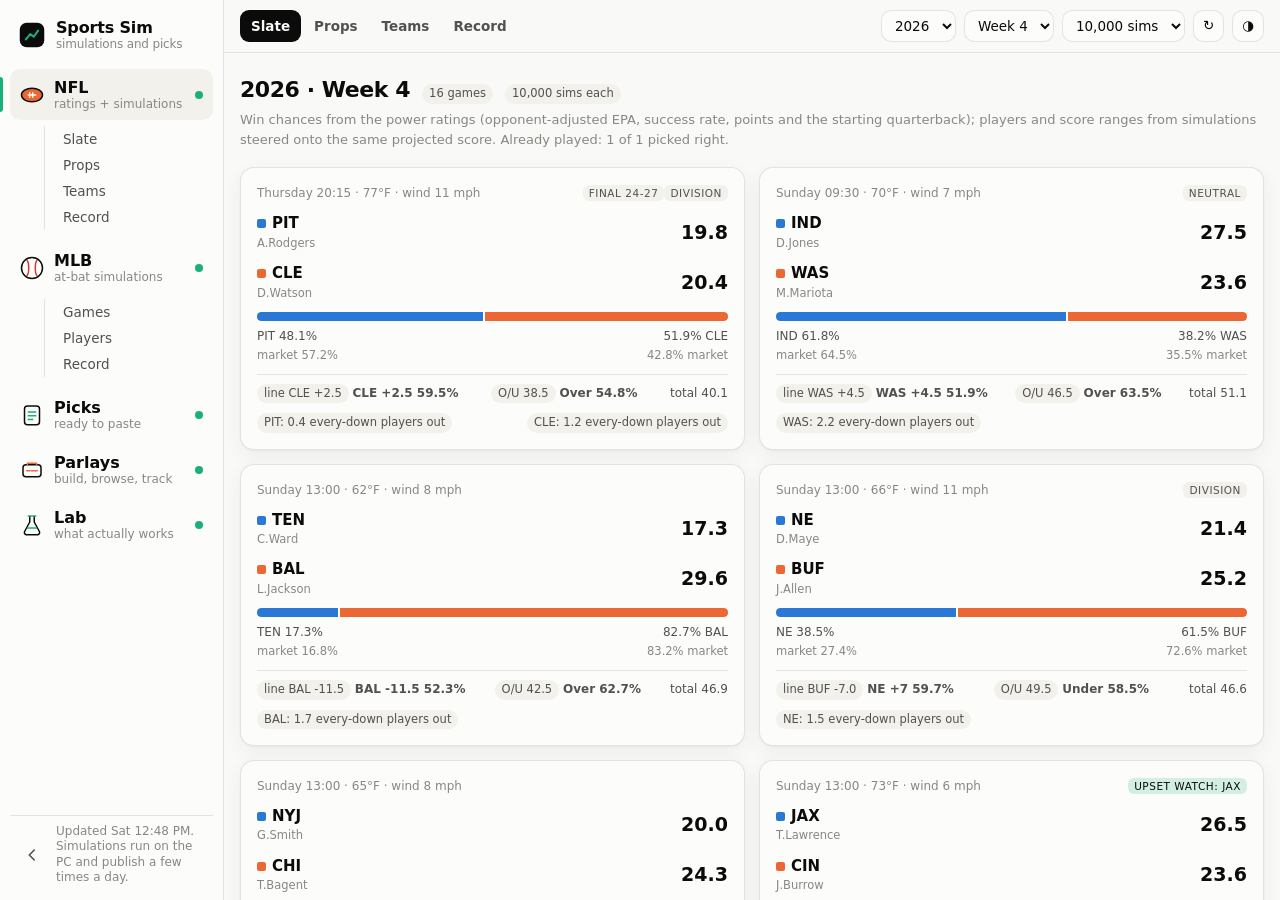
==== index.html @ 82ecc82f "Publish 2026-10-03 12:48" ====
<!doctype html>
<html lang="en">
<head>
<meta charset="utf-8">
<meta name="viewport" content="width=device-width, initial-scale=1, viewport-fit=cover">
<title>Sports Sim</title>
<link rel="icon" href="data:image/svg+xml,%3Csvg xmlns='http://www.w3.org/2000/svg' viewBox='0 0 32 32'%3E%3Crect x='2' y='2' width='28' height='28' rx='8' fill='%230b0b0b'/%3E%3Cpath d='M9 21l5-6 4 3 5-7' fill='none' stroke='%231baf7a' stroke-width='2.4' stroke-linecap='round' stroke-linejoin='round'/%3E%3C/svg%3E">
<style>
:root {
  color-scheme: light;
  --page: #f9f9f7;
  --surface: #fcfcfb;
  --surface-2: #f2f1ec;
  --ink: #0b0b0b;
  --ink-2: #52514e;
  --muted: #898781;
  --border: rgba(11, 11, 11, 0.10);
  --home: #eb6834;
  --accent: #1baf7a;
  --critical: #d03b3b;
  --active: rgba(11, 11, 11, 0.06);
  --nav-w: 224px;
  font-family: system-ui, -apple-system, "Segoe UI", sans-serif;
}
@media (prefers-color-scheme: dark) {
  :root:not([data-theme="light"]) {
    color-scheme: dark;
    --page: #0d0d0d;
    --surface: #1a1a19;
    --surface-2: #242422;
    --ink: #ffffff;
    --ink-2: #c3c2b7;
    --muted: #898781;
    --border: rgba(255, 255, 255, 0.10);
    --home: #d95926;
    --accent: #199e70;
    --active: rgba(255, 255, 255, 0.08);
  }
}
:root[data-theme="dark"] {
  color-scheme: dark;
  --page: #0d0d0d;
  --surface: #1a1a19;
  --surface-2: #242422;
  --ink: #ffffff;
  --ink-2: #c3c2b7;
  --muted: #898781;
  --border: rgba(255, 255, 255, 0.10);
  --home: #d95926;
  --accent: #199e70;
  --active: rgba(255, 255, 255, 0.08);
}
* { box-sizing: border-box; }
html, body { height: 100%; margin: 0; }
body {
  background: var(--page);
  color: var(--ink);
  display: grid;
  grid-template-columns: var(--nav-w) 1fr;
  transition: grid-template-columns 0.18s ease;
}
body.collapsed { --nav-w: 64px; }

/* ------------------------------------------------------------------ navigation pane */
.side {
  background: var(--surface);
  border-right: 1px solid var(--border);
  display: flex;
  flex-direction: column;
  gap: 4px;
  padding: 14px 10px;
  min-width: 0;
  overflow: hidden auto;
}
.brand {
  display: flex; align-items: center; gap: 10px;
  padding: 4px 8px 14px; font-weight: 650; letter-spacing: -0.01em; white-space: nowrap;
}
.brand svg { width: 28px; height: 28px; flex: none; }
.brand small { display: block; font-weight: 450; color: var(--muted); font-size: 12px; }
.sport {
  display: flex; align-items: center; gap: 10px; width: 100%;
  padding: 9px 10px; border: 0; border-radius: 10px; background: transparent;
  color: var(--ink); font: inherit; font-weight: 600; text-align: left; cursor: pointer; white-space: nowrap;
}
.sport { position: relative; }
.sport:hover { background: var(--active); }
.sport[aria-current="true"] { background: var(--surface-2); }
.sport[aria-current="true"]::before { content: ""; position: absolute; left: -10px; top: 8px; bottom: 8px; width: 3px;
  border-radius: 0 3px 3px 0; background: var(--accent); }
.sport svg { width: 24px; height: 24px; flex: none; }
.sport .label { flex: 1; min-width: 0; }
.sport .label small { display: block; font-weight: 450; color: var(--muted); font-size: 12px; overflow: hidden; text-overflow: ellipsis; }
.dot { width: 8px; height: 8px; border-radius: 50%; background: var(--muted); flex: none; }
.dot.up { background: var(--accent); }
.dot.starting { background: var(--home); animation: pulse 1.2s ease-in-out infinite; }
@keyframes pulse { 50% { opacity: 0.35; } }
.sections { display: flex; flex-direction: column; margin: 2px 0 8px 34px; padding-left: 8px; border-left: 1px solid var(--border); }
.sections a {
  color: var(--ink-2); text-decoration: none; font-size: 13.5px;
  padding: 5px 10px; border-radius: 8px; white-space: nowrap;
}
.sections a:hover { background: var(--active); color: var(--ink); }
.sections a[aria-current="true"] { color: var(--ink); font-weight: 600; }
.spacer { flex: 1; }
.foot { display: flex; align-items: center; gap: 6px; padding: 8px 4px 0; border-top: 1px solid var(--border); }
.iconbtn {
  border: 0; background: transparent; color: var(--ink-2); cursor: pointer;
  width: 36px; height: 36px; border-radius: 9px; display: grid; place-items: center; flex: none;
}
.iconbtn:hover { background: var(--active); color: var(--ink); }
.iconbtn svg { width: 18px; height: 18px; }
.foot .note { font-size: 12px; color: var(--muted); line-height: 1.3; }
body.collapsed .brand span, body.collapsed .label, body.collapsed .sections,
body.collapsed .foot .note { display: none; }
body.collapsed .sport { justify-content: center; padding: 9px 0; }
body.collapsed .sport .dot { position: relative; margin-left: -12px; margin-top: -18px; }
body.collapsed .brand { justify-content: center; padding-left: 0; padding-right: 0; }
body.collapsed .foot { justify-content: center; }
body.collapsed #collapse svg { transform: scaleX(-1); }

/* ------------------------------------------------------------------ content */
main { position: relative; min-width: 0; min-height: 0; }
iframe {
  position: absolute; inset: 0; width: 100%; height: 100%;
  border: 0; background: var(--page); visibility: hidden;
}
iframe.on { visibility: visible; }
.waiting {
  position: absolute; inset: 0; display: none; place-items: center; text-align: center; padding: 24px;
}
.waiting.on { display: grid; }
.waiting h2 { margin: 14px 0 6px; font-size: 18px; letter-spacing: -0.01em; }
.waiting p { margin: 0; color: var(--ink-2); max-width: 420px; line-height: 1.45; }
.spin {
  width: 34px; height: 34px; margin: 0 auto; border-radius: 50%;
  border: 3px solid var(--border); border-top-color: var(--ink); animation: turn 0.9s linear infinite;
}
@keyframes turn { to { transform: rotate(360deg); } }

/* ------------------------------------------------------------------ phones: a tab bar along the bottom */
@media (max-width: 720px) {
  body, body.collapsed { grid-template-columns: 1fr; grid-template-rows: 1fr auto; grid-template-areas: "main" "nav"; --nav-w: 100%; }
  main { grid-area: main; }
  .side { grid-area: nav; flex-direction: row; align-items: stretch; justify-content: space-around; gap: 2px;
          padding: 6px 6px calc(6px + env(safe-area-inset-bottom)); border-right: 0; border-top: 1px solid var(--border); overflow: hidden; }
  .brand, .sections, .spacer, .foot { display: none; }
  .sport { flex: 1 1 0; width: auto; flex-direction: column; justify-content: center; gap: 3px; padding: 6px 2px;
           font-size: 11.5px; text-align: center; }
  .sport .label { flex: none; }
  .sport .label small, .sport .dot { display: none; }
  .sport svg { width: 24px; height: 24px; }
  .sport[aria-current="true"]::before { left: 25%; right: 25%; top: -6px; bottom: auto; width: auto; height: 3px; border-radius: 0 0 3px 3px; }
  body.collapsed .label { display: block; }
  body.collapsed .sport { justify-content: center; padding: 6px 2px; }
}
@media (prefers-reduced-motion: reduce) {
  body { transition: none; }
  .dot.starting, .spin { animation: none; }
}
</style>
</head>
<body>
  <nav class="side" aria-label="Sports">
    <div class="brand">
      <svg viewBox="0 0 32 32" aria-hidden="true"><rect x="2" y="2" width="28" height="28" rx="8" fill="var(--ink)"/><path d="M9 21l5-6 4 3 5-7" fill="none" stroke="var(--accent)" stroke-width="2.4" stroke-linecap="round" stroke-linejoin="round"/></svg>
      <span>Sports Sim<small>simulations and picks</small></span>
    </div>

    <button class="sport" data-app="nfl" aria-current="false" title="NFL">
      <svg viewBox="0 0 32 32" aria-hidden="true"><ellipse cx="16" cy="16" rx="14" ry="9" fill="var(--home)" stroke="var(--ink)" stroke-width="2"/><path d="M11 16h10M13 13v6M17 13v6" stroke="var(--surface)" stroke-width="1.8" stroke-linecap="round"/></svg>
      <span class="label">NFL<small>ratings + simulations</small></span>
      <span class="dot" id="dot-nfl" title="Starting"></span>
    </button>
    <div class="sections" data-app="nfl">
      <a href="#nfl/" data-hash="#/">Slate</a>
      <a href="#nfl/props" data-hash="#/props">Props</a>
      <a href="#nfl/teams" data-hash="#/teams">Teams</a>
      <a href="#nfl/record" data-hash="#/record">Record</a>
    </div>

    <button class="sport" data-app="mlb" aria-current="false" title="MLB">
      <svg viewBox="0 0 32 32" aria-hidden="true"><circle cx="16" cy="16" r="14" fill="var(--surface)" stroke="var(--ink)" stroke-width="2"/><path d="M9 5.5c3.5 3 3.5 18 0 21M23 5.5c-3.5 3-3.5 18 0 21" fill="none" stroke="#d03b3b" stroke-width="2"/></svg>
      <span class="label">MLB<small>at-bat simulations</small></span>
      <span class="dot" id="dot-mlb" title="Starting"></span>
    </button>
    <div class="sections" data-app="mlb">
      <a href="#mlb/" data-hash="#/">Games</a>
      <a href="#mlb/players" data-hash="players">Players</a>
      <a href="#mlb/record" data-hash="#/record">Record</a>
    </div>

    <button class="sport" data-app="picks" aria-current="false" title="Picks">
      <svg viewBox="0 0 32 32" aria-hidden="true"><rect x="6" y="4" width="20" height="25" rx="4" fill="var(--surface)" stroke="var(--ink)" stroke-width="2"/><path d="M11 12h10M11 17h10M11 22h6" stroke="var(--accent)" stroke-width="2" stroke-linecap="round"/></svg>
      <span class="label">Picks<small>ready to paste</small></span>
      <span class="dot up" id="dot-picks" title="Ready"></span>
    </button>

    <button class="sport" data-app="parlays" aria-current="false" title="Parlays">
      <svg viewBox="0 0 32 32" aria-hidden="true"><rect x="4" y="9" width="24" height="16" rx="4" fill="var(--surface)" stroke="var(--ink)" stroke-width="2"/><path d="M10 9V7h12v2M9 17h4M15 17h8" stroke="var(--home)" stroke-width="2" stroke-linecap="round"/></svg>
      <span class="label">Parlays<small>build, browse, track</small></span>
      <span class="dot up" id="dot-parlays" title="Ready"></span>
    </button>

    <button class="sport" data-app="lab" aria-current="false" title="Lab">
      <svg viewBox="0 0 32 32" aria-hidden="true"><path d="M13 4v8L6 25a3 3 0 0 0 2.7 4h14.6A3 3 0 0 0 26 25l-7-13V4" fill="var(--surface)" stroke="var(--ink)" stroke-width="2" stroke-linejoin="round"/><path d="M11 4h10M10 20h12" stroke="var(--accent)" stroke-width="2" stroke-linecap="round"/></svg>
      <span class="label">Lab<small>what actually works</small></span>
      <span class="dot up" id="dot-lab" title="Ready"></span>
    </button>

    <span class="spacer"></span>
    <div class="foot">
      <button class="iconbtn" id="collapse" aria-label="Collapse the navigation pane" title="Collapse">
        <svg viewBox="0 0 20 20" aria-hidden="true"><path d="M12.5 4.5L7 10l5.5 5.5" fill="none" stroke="currentColor" stroke-width="1.8" stroke-linecap="round" stroke-linejoin="round"/></svg>
      </button>
      <span class="note" id="note">Both dashboards run while the launcher window is open.</span>
    </div>
  </nav>

  <main>
    <iframe id="frame-lab" title="Lab"></iframe>
    <iframe id="frame-nfl" title="NFL dashboard"></iframe>
    <iframe id="frame-mlb" title="MLB dashboard"></iframe>
    <iframe id="frame-picks" title="Picks"></iframe>
    <iframe id="frame-parlays" title="Parlay builder"></iframe>
    <div class="waiting" id="waiting" role="status" aria-live="polite">
      <div>
        <div class="spin"></div>
        <h2 id="waiting-title">Starting the dashboard</h2>
        <p id="waiting-text">The first start loads a few seasons of stats, which takes up to a minute.</p>
      </div>
    </div>
  </main>

<script>
(() => {
  // On the PC, hub.py answers /status and each sport runs its own server; on the published copy
  // (GitHub Pages) there is no /status, and each sport is a folder beside this page.
  const NAMES = { nfl: 'NFL', mlb: 'MLB', picks: 'Picks', parlays: 'Parlays', lab: 'Lab' };
  const PAGES = { picks: 'picks.html', parlays: 'parlays.html', lab: 'lab.html' };   // served by this page's own server
  const WAIT_TEXT = {
    nfl: 'Building the power ratings and this week\'s games. The first start downloads play-by-play, which can take a minute.',
    mlb: 'Loading three seasons of player stats and Statcast data. The first start of the day takes up to a minute.',
  };
  const status = { nfl: { up: false, port: null }, mlb: { up: false, port: null }, picks: { up: true },
                   parlays: { up: true }, lab: { up: true } };
  const loaded = { nfl: false, mlb: false, picks: false, parlays: false, lab: false };
  let published = false;
  const store = {
    get(k) { try { return localStorage.getItem(k); } catch (e) { return null; } },
    set(k, v) { try { localStorage.setItem(k, v); } catch (e) { /* private window */ } },
  };
  let active = null;

  const today = () => {
    const d = new Date();
    return `${d.getFullYear()}-${String(d.getMonth() + 1).padStart(2, '0')}-${String(d.getDate()).padStart(2, '0')}`;
  };
  const base = app => {
    if (PAGES[app]) return PAGES[app];
    if (published) return `${app}/`;
    return `${location.protocol}//${location.hostname}:${status[app].port}/`;
  };
  const frame = app => document.getElementById(`frame-${app}`);

  function sectionHash(app, raw) {
    if (app === 'mlb' && raw === 'players') return `#/p/${today()}`;
    return raw || '#/';
  }

  function load(app, hash) {
    if (!status[app].up) return;
    const f = frame(app);
    const url = base(app) + (PAGES[app] ? '' : (hash || '#/'));
    if (!loaded[app] || (hash && !PAGES[app])) {
      f.src = url;           // for a new hash on the same page the app routes without reloading
      loaded[app] = true;
    }
  }

  function render() {
    for (const app of Object.keys(NAMES)) {
      document.querySelector(`.sport[data-app="${app}"]`).setAttribute('aria-current', String(app === active));
      frame(app).classList.toggle('on', app === active && status[app].up);
      if (PAGES[app]) continue;
      const dot = document.getElementById(`dot-${app}`);
      dot.className = 'dot ' + (status[app].up ? 'up' : 'starting');
      dot.title = published ? (status[app].updated ? `Updated ${status[app].updated}` : 'Published')
                            : (status[app].up ? 'Running' : 'Starting');
    }
    const waiting = !status[active].up;
    document.getElementById('waiting').classList.toggle('on', waiting);
    if (waiting) {
      document.getElementById('waiting-title').textContent = `Starting the ${NAMES[active]} dashboard`;
      document.getElementById('waiting-text').textContent = WAIT_TEXT[active] || '';
    }
    document.title = `${NAMES[active]} · Sports Sim`;
  }

  function show(app, hash) {
    active = app;
    store.set('hub.sport', app);
    if (location.hash.split('/')[0] !== `#${app}`) history.replaceState(null, '', `#${app}`);
    load(app, hash);
    render();
  }

  function markSection(link) {
    document.querySelectorAll('.sections a').forEach(a => a.setAttribute('aria-current', String(a === link)));
  }

  document.querySelectorAll('.sport').forEach(btn =>
    btn.addEventListener('click', () => { markSection(null); show(btn.dataset.app); }));
  document.querySelectorAll('.sections a').forEach(a =>
    a.addEventListener('click', e => {
      e.preventDefault();
      const app = a.closest('.sections').dataset.app;
      markSection(a);
      show(app, sectionHash(app, a.dataset.hash));
    }));

  const collapseBtn = document.getElementById('collapse');
  const setCollapsed = on => {
    document.body.classList.toggle('collapsed', on);
    collapseBtn.setAttribute('aria-label', on ? 'Expand the navigation pane' : 'Collapse the navigation pane');
    collapseBtn.title = on ? 'Expand' : 'Collapse';
    store.set('hub.collapsed', on ? '1' : '0');
  };
  collapseBtn.addEventListener('click', () => setCollapsed(!document.body.classList.contains('collapsed')));
  setCollapsed(store.get('hub.collapsed') === '1');

  const fmt = iso => new Date(iso).toLocaleString([], { weekday: 'short', hour: 'numeric', minute: '2-digit' });

  async function goPublished() {
    published = true;
    status.nfl = { up: true };
    status.mlb = { up: true };
    const times = [];
    for (const app of ['nfl', 'mlb']) {
      try {
        const m = await (await fetch(`${app}/data/meta.json`, { cache: 'no-cache' })).json();
        status[app].updated = fmt(m.generated);
        times.push(m.generated);
      } catch (e) { /* the page still works without the time */ }
    }
    const newest = times.sort().pop();
    document.getElementById('note').textContent = newest
      ? `Updated ${fmt(newest)}. Simulations run on the PC and publish a few times a day.`
      : 'Simulations run on the PC and publish a few times a day.';
    load(active);
    render();
  }

  async function poll() {
    let allUp = false;
    let r = null;
    try { r = await fetch('status', { cache: 'no-store' }); } catch (e) { r = null; }
    // A server with no /status is the published copy (GitHub Pages, or site/ served locally).
    if (r && r.status === 404 && !published) return goPublished();
    try {
      if (!r || !r.ok) throw new Error('no status');
      const s = await r.json();
      for (const app of ['nfl', 'mlb']) {
        const wasUp = status[app].up;
        status[app] = s[app];
        if (!status[app].up) loaded[app] = false;
        // The sport on screen loads as soon as its dashboard answers; the other waits until it
        // is first opened (each page starts simulating as it loads), then stays loaded.
        if (status[app].up && !wasUp && app === active) load(app);
      }
      allUp = status.nfl.up && status.mlb.up;
    } catch (e) {
      status.nfl.up = status.mlb.up = false;
    }
    if (PAGES[active]) load(active);
    render();
    setTimeout(poll, allUp ? 15000 : 1500);
  }

  const fromHash = location.hash.replace(/^#/, '').split('/')[0];
  active = NAMES[fromHash] ? fromHash : (NAMES[store.get('hub.sport')] ? store.get('hub.sport') : 'nfl');
  render();
  poll();
})();
</script>
</body>
</html>
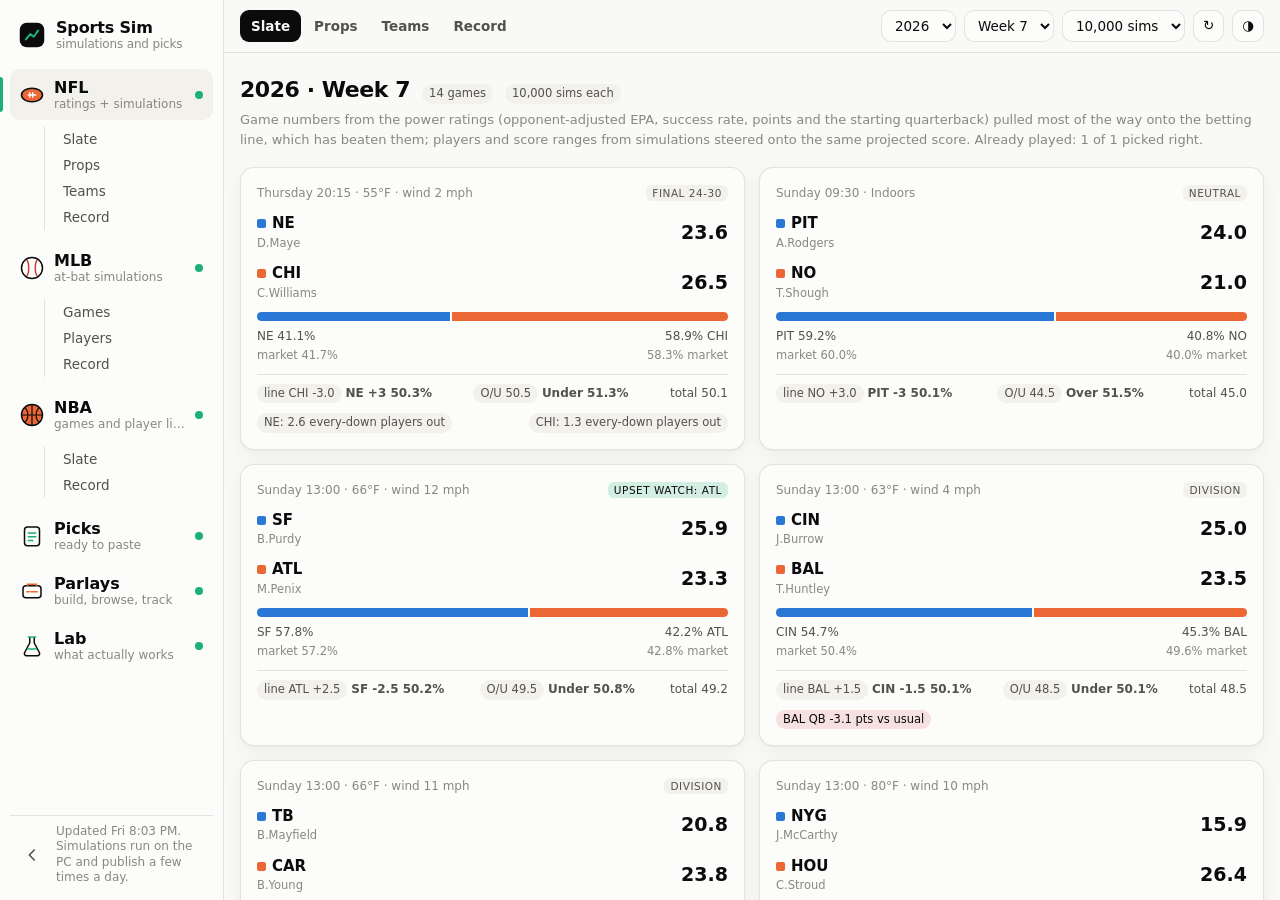
==== commit 43890f74: "Publish 2026-10-23 20:03" ====
--- a/index.html
+++ b/index.html
@@ -83,7 +83,7 @@
   padding: 9px 10px; border: 0; border-radius: 10px; background: transparent;
   color: var(--ink); font: inherit; font-weight: 600; text-align: left; cursor: pointer; white-space: nowrap;
 }
-.sport { position: relative; }
+.sport { position: relative; transition: background .18s ease; }
 .sport:hover { background: var(--active); }
 .sport[aria-current="true"] { background: var(--surface-2); }
 .sport[aria-current="true"]::before { content: ""; position: absolute; left: -10px; top: 8px; bottom: 8px; width: 3px;
@@ -93,12 +93,17 @@
 .sport .label small { display: block; font-weight: 450; color: var(--muted); font-size: 12px; overflow: hidden; text-overflow: ellipsis; }
 .dot { width: 8px; height: 8px; border-radius: 50%; background: var(--muted); flex: none; }
 .dot.up { background: var(--accent); }
+/* How many legs are in the slip, beside the Parlays tab. */
+.count { min-width: 19px; height: 19px; padding: 0 5px; border-radius: 10px; background: var(--home); color: #fff;
+  font-size: 11px; font-weight: 700; display: inline-grid; place-items: center; flex: none; }
+.count[hidden] { display: none; }
+body.collapsed .sport .count { position: absolute; top: 2px; right: 6px; }
 .dot.starting { background: var(--home); animation: pulse 1.2s ease-in-out infinite; }
 @keyframes pulse { 50% { opacity: 0.35; } }
 .sections { display: flex; flex-direction: column; margin: 2px 0 8px 34px; padding-left: 8px; border-left: 1px solid var(--border); }
 .sections a {
   color: var(--ink-2); text-decoration: none; font-size: 13.5px;
-  padding: 5px 10px; border-radius: 8px; white-space: nowrap;
+  padding: 5px 10px; border-radius: 8px; white-space: nowrap; transition: background .18s ease, color .18s ease;
 }
 .sections a:hover { background: var(--active); color: var(--ink); }
 .sections a[aria-current="true"] { color: var(--ink); font-weight: 600; }
@@ -123,9 +128,10 @@
 main { position: relative; min-width: 0; min-height: 0; }
 iframe {
   position: absolute; inset: 0; width: 100%; height: 100%;
-  border: 0; background: var(--page); visibility: hidden;
-}
-iframe.on { visibility: visible; }
+  border: 0; background: var(--page); visibility: hidden; opacity: 0;
+  transition: opacity .24s ease, visibility 0s linear .24s;
+}
+iframe.on { visibility: visible; opacity: 1; transition-delay: 0s; }
 .waiting {
   position: absolute; inset: 0; display: none; place-items: center; text-align: center; padding: 24px;
 }
@@ -157,6 +163,7 @@
 @media (prefers-reduced-motion: reduce) {
   body { transition: none; }
   .dot.starting, .spin { animation: none; }
+  iframe, .sport, .sections a { transition: none; }
 }
 </style>
 </head>
@@ -190,6 +197,16 @@
       <a href="#mlb/record" data-hash="#/record">Record</a>
     </div>
 
+    <button class="sport" data-app="nba" aria-current="false" title="NBA">
+      <svg viewBox="0 0 32 32" aria-hidden="true"><circle cx="16" cy="16" r="14" fill="var(--home)" stroke="var(--ink)" stroke-width="2"/><path d="M2 16h28M16 2v28M6 6c6 4 6 16 0 20M26 6c-6 4-6 16 0 20" fill="none" stroke="var(--ink)" stroke-width="1.6"/></svg>
+      <span class="label">NBA<small>games and player lines</small></span>
+      <span class="dot up" id="dot-nba" title="Ready"></span>
+    </button>
+    <div class="sections" data-app="nba">
+      <a href="#nba/" data-hash="#/">Slate</a>
+      <a href="#nba/record" data-hash="#/record">Record</a>
+    </div>
+
     <button class="sport" data-app="picks" aria-current="false" title="Picks">
       <svg viewBox="0 0 32 32" aria-hidden="true"><rect x="6" y="4" width="20" height="25" rx="4" fill="var(--surface)" stroke="var(--ink)" stroke-width="2"/><path d="M11 12h10M11 17h10M11 22h6" stroke="var(--accent)" stroke-width="2" stroke-linecap="round"/></svg>
       <span class="label">Picks<small>ready to paste</small></span>
@@ -199,6 +216,7 @@
     <button class="sport" data-app="parlays" aria-current="false" title="Parlays">
       <svg viewBox="0 0 32 32" aria-hidden="true"><rect x="4" y="9" width="24" height="16" rx="4" fill="var(--surface)" stroke="var(--ink)" stroke-width="2"/><path d="M10 9V7h12v2M9 17h4M15 17h8" stroke="var(--home)" stroke-width="2" stroke-linecap="round"/></svg>
       <span class="label">Parlays<small>build, browse, track</small></span>
+      <span class="count" id="count-parlays" title="Legs in your slip" hidden></span>
       <span class="dot up" id="dot-parlays" title="Ready"></span>
     </button>
 
@@ -218,11 +236,12 @@
   </nav>
 
   <main>
-    <iframe id="frame-lab" title="Lab"></iframe>
-    <iframe id="frame-nfl" title="NFL dashboard"></iframe>
-    <iframe id="frame-mlb" title="MLB dashboard"></iframe>
-    <iframe id="frame-picks" title="Picks"></iframe>
-    <iframe id="frame-parlays" title="Parlay builder"></iframe>
+    <iframe id="frame-lab" title="Lab" allow="clipboard-write; web-share"></iframe>
+    <iframe id="frame-nfl" title="NFL dashboard" allow="clipboard-write; web-share"></iframe>
+    <iframe id="frame-mlb" title="MLB dashboard" allow="clipboard-write; web-share"></iframe>
+    <iframe id="frame-nba" title="NBA" allow="clipboard-write; web-share"></iframe>
+    <iframe id="frame-picks" title="Picks" allow="clipboard-write; web-share"></iframe>
+    <iframe id="frame-parlays" title="Parlay builder" allow="clipboard-write; web-share"></iframe>
     <div class="waiting" id="waiting" role="status" aria-live="polite">
       <div>
         <div class="spin"></div>
@@ -236,15 +255,15 @@
 (() => {
   // On the PC, hub.py answers /status and each sport runs its own server; on the published copy
   // (GitHub Pages) there is no /status, and each sport is a folder beside this page.
-  const NAMES = { nfl: 'NFL', mlb: 'MLB', picks: 'Picks', parlays: 'Parlays', lab: 'Lab' };
-  const PAGES = { picks: 'picks.html', parlays: 'parlays.html', lab: 'lab.html' };   // served by this page's own server
+  const NAMES = { nfl: 'NFL', mlb: 'MLB', nba: 'NBA', picks: 'Picks', parlays: 'Parlays', lab: 'Lab' };
+  const PAGES = { nba: 'nba.html?v=20261023200329', picks: 'picks.html?v=20261023200329', parlays: 'parlays.html?v=20261023200329', lab: 'lab.html?v=20261023200329' };   // served by this page's own server
   const WAIT_TEXT = {
     nfl: 'Building the power ratings and this week\'s games. The first start downloads play-by-play, which can take a minute.',
     mlb: 'Loading three seasons of player stats and Statcast data. The first start of the day takes up to a minute.',
   };
-  const status = { nfl: { up: false, port: null }, mlb: { up: false, port: null }, picks: { up: true },
+  const status = { nfl: { up: false, port: null }, mlb: { up: false, port: null }, nba: { up: true }, picks: { up: true },
                    parlays: { up: true }, lab: { up: true } };
-  const loaded = { nfl: false, mlb: false, picks: false, parlays: false, lab: false };
+  const loaded = { nfl: false, mlb: false, nba: false, picks: false, parlays: false, lab: false };
   let published = false;
   const store = {
     get(k) { try { return localStorage.getItem(k); } catch (e) { return null; } },
@@ -258,7 +277,7 @@
   };
   const base = app => {
     if (PAGES[app]) return PAGES[app];
-    if (published) return `${app}/`;
+    if (published) return `${app}/?v=20261023200329`;
     return `${location.protocol}//${location.hostname}:${status[app].port}/`;
   };
   const frame = app => document.getElementById(`frame-${app}`);
@@ -271,8 +290,14 @@
   function load(app, hash) {
     if (!status[app].up) return;
     const f = frame(app);
-    const url = base(app) + (PAGES[app] ? '' : (hash || '#/'));
-    if (!loaded[app] || (hash && !PAGES[app])) {
+    if (PAGES[app]) {
+      // A page of our own: a section is a hash, which the page routes on without reloading.
+      if (!loaded[app]) { f.src = base(app) + (hash || ''); loaded[app] = true; }
+      else if (hash) { try { f.contentWindow.location.hash = hash; } catch (e) { f.src = base(app) + hash; } }
+      return;
+    }
+    const url = base(app) + (hash || '#/');
+    if (!loaded[app] || hash) {
       f.src = url;           // for a new hash on the same page the app routes without reloading
       loaded[app] = true;
     }
@@ -377,6 +402,52 @@
     setTimeout(poll, allUp ? 15000 : 1500);
   }
 
+  // ---------------------------------------------------------------- the slip, shared between pages
+  // The Parlays page owns the slip. The dashboards' game pages (NFL, MLB, NBA) ask it for a game's legs and
+  // for legs to be put in, and the hub passes the messages between its frames: on the PC the dashboards are
+  // other origins and cannot reach the Parlays page any other way. It forwards only what one of its own
+  // frames sends, and the Parlays page does the rest.
+  let slipState = { sim: 'slip', op: 'state', count: 0, sigs: [] };
+  let parlaysReady = false;
+  const held = [];                                   // messages for the Parlays page until it has loaded
+  const win = app => { const f = frame(app); return f ? f.contentWindow : null; };
+  function wakeParlays() {
+    const f = frame('parlays');
+    if (!f.getAttribute('src')) { f.src = base('parlays'); loaded.parlays = true; }
+  }
+  function toParlays(msg) {
+    if (parlaysReady) win('parlays').postMessage(msg, '*');
+    else { held.push(msg); wakeParlays(); }
+  }
+  function paintCount() {
+    const n = slipState.count || 0;
+    const badge = document.getElementById('count-parlays');
+    badge.hidden = !n;
+    badge.textContent = String(n);
+  }
+  window.addEventListener('message', e => {
+    const m = e.data;
+    if (!m || m.sim !== 'slip') return;
+    const from = Object.keys(NAMES).find(a => win(a) === e.source);
+    if (!from) return;
+    if (from === 'parlays') {
+      if (m.op === 'ready') {
+        parlaysReady = true;
+        held.splice(0).forEach(x => win('parlays').postMessage(x, '*'));
+      } else if (m.op === 'state') {
+        slipState = m;
+        paintCount();
+        for (const a of Object.keys(NAMES)) if (a !== 'parlays' && win(a)) win(a).postMessage(m, '*');
+      } else if (m.from && win(m.from)) {
+        win(m.from).postMessage(m, '*');             // an answer, back to the page that asked
+      }
+      return;
+    }
+    if (m.op === 'open') { show('parlays'); toParlays({ sim: 'slip', op: 'show' }); }
+    else if (m.op === 'hello') { e.source.postMessage(slipState, '*'); wakeParlays(); }
+    else toParlays({ ...m, from });                  // a request for legs, or a leg to put in
+  });
+
   const fromHash = location.hash.replace(/^#/, '').split('/')[0];
   active = NAMES[fromHash] ? fromHash : (NAMES[store.get('hub.sport')] ? store.get('hub.sport') : 'nfl');
   render();
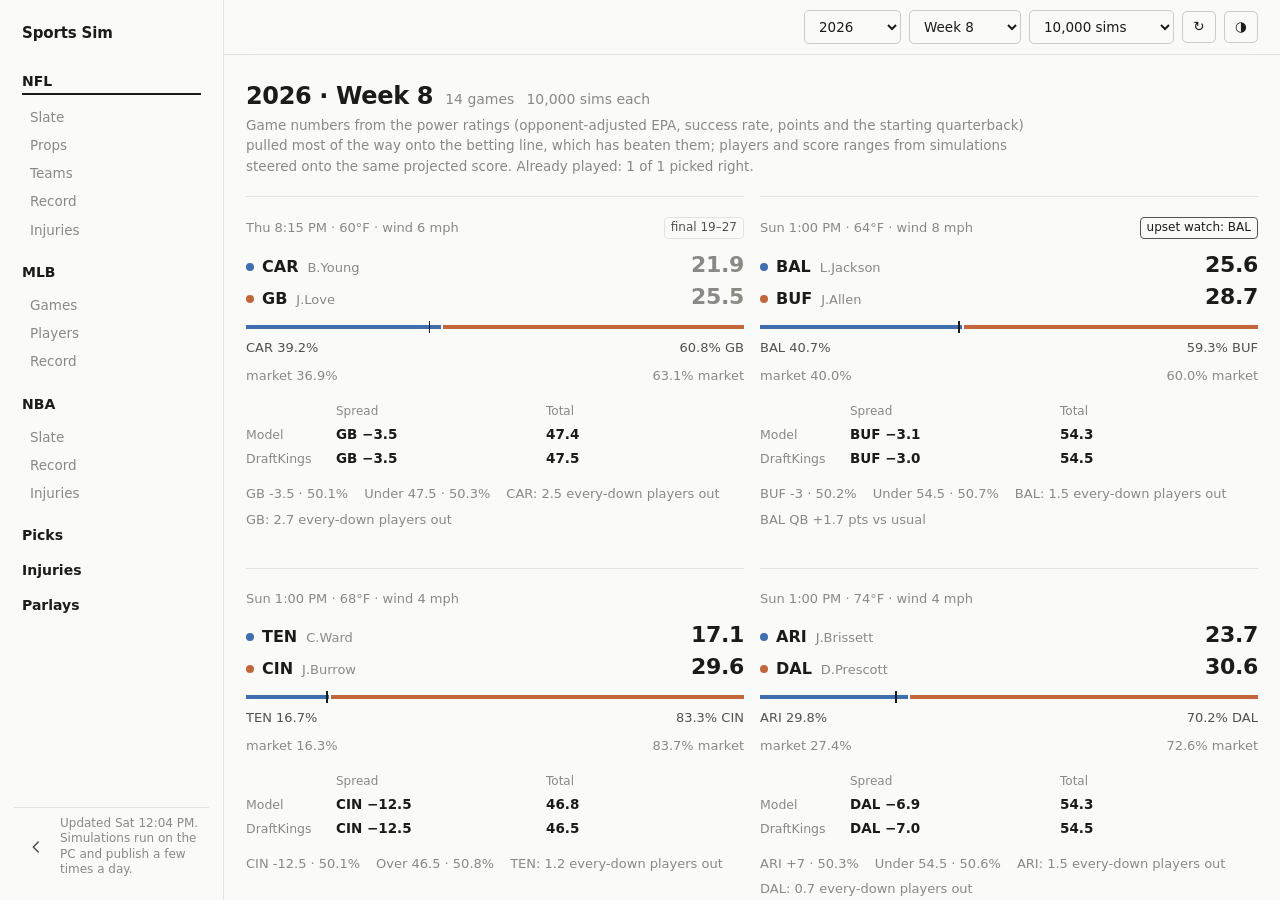
==== commit faf66e2b: "Publish 2026-10-31 12:04" ====
--- a/index.html
+++ b/index.html
@@ -97,6 +97,8 @@
 .count { min-width: 19px; height: 19px; padding: 0 5px; border-radius: 10px; background: var(--home); color: #fff;
   font-size: 11px; font-weight: 700; display: inline-grid; place-items: center; flex: none; }
 .count[hidden] { display: none; }
+/* A page kept behind the menu (the Lab): its button stays in the page, hidden, because the script looks every button up by name. */
+.sport[hidden] { display: none !important; }
 body.collapsed .sport .count { position: absolute; top: 2px; right: 6px; }
 .dot.starting { background: var(--home); animation: pulse 1.2s ease-in-out infinite; }
 @keyframes pulse { 50% { opacity: 0.35; } }
@@ -165,6 +167,306 @@
   .dot.starting, .spin { animation: none; }
   iframe, .sport, .sections a { transition: none; }
 }
+
+/* >>> calm layer: one quiet look for every page. Plain text where there was a pill, a hairline where there was a box, no colour that
+   is not data. (Source: sports_dashboard/calm_layer.css; python calm.py writes it at the end of each page's own styles.) */
+:root {
+  color-scheme: light;
+  --page: #fafaf8; --surface: #fafaf8; --surface-2: rgba(24, 24, 22, 0.05);
+  --ink: #1b1b19; --ink-2: #53524d; --muted: #8a8983;
+  --grid: rgba(24, 24, 22, 0.09); --axis: rgba(24, 24, 22, 0.22);
+  --border: rgba(24, 24, 22, 0.10); --border-2: rgba(24, 24, 22, 0.20); --hair: rgba(24, 24, 22, 0.10);
+  --shadow: none; --radius: 6px; --radius-sm: 5px;
+  --away: #3f6fae; --home: #c4663c; --accent: #1b1b19; --accent-soft: rgba(24, 24, 22, 0.06); --deemph: rgba(24, 24, 22, 0.2);
+  --good: #2c7a45; --good-text: #2c7a45; --good-soft: rgba(44, 122, 69, 0.10);
+  --bad: #b5453d; --critical: #b5453d; --bad-soft: rgba(181, 69, 61, 0.10);
+  --warn: #946310; --warn-soft: rgba(148, 99, 16, 0.12); --info: #3f6fae; --info-soft: rgba(63, 111, 174, 0.12);
+  --chip: rgba(24, 24, 22, 0.05); --btn-bg: #1b1b19; --btn-ink: #fafaf8; --active: rgba(24, 24, 22, 0.05);
+  font-family: ui-sans-serif, system-ui, -apple-system, "Segoe UI Variable Text", "Segoe UI", Roboto, "Helvetica Neue", sans-serif;
+}
+@media (prefers-color-scheme: dark) {
+  :root:not([data-theme="light"]) {
+    color-scheme: dark;
+    --page: #131312; --surface: #131312; --surface-2: rgba(255, 255, 255, 0.06);
+    --ink: #e8e7e3; --ink-2: #b1b0aa; --muted: #848379;
+    --grid: rgba(255, 255, 255, 0.08); --axis: rgba(255, 255, 255, 0.22);
+    --border: rgba(255, 255, 255, 0.10); --border-2: rgba(255, 255, 255, 0.20); --hair: rgba(255, 255, 255, 0.10);
+    --away: #6b9ddc; --home: #d9805a; --accent: #e8e7e3; --accent-soft: rgba(255, 255, 255, 0.08); --deemph: rgba(255, 255, 255, 0.2);
+    --good: #6dbd88; --good-text: #6dbd88; --good-soft: rgba(109, 189, 136, 0.13);
+    --bad: #e2837c; --critical: #e2837c; --bad-soft: rgba(226, 131, 124, 0.13);
+    --warn: #d8a850; --warn-soft: rgba(216, 168, 80, 0.14); --info: #6b9ddc; --info-soft: rgba(107, 157, 220, 0.14);
+    --chip: rgba(255, 255, 255, 0.07); --btn-bg: #e8e7e3; --btn-ink: #131312; --active: rgba(255, 255, 255, 0.07);
+  }
+}
+:root[data-theme="dark"] {
+  color-scheme: dark;
+  --page: #131312; --surface: #131312; --surface-2: rgba(255, 255, 255, 0.06);
+  --ink: #e8e7e3; --ink-2: #b1b0aa; --muted: #848379;
+  --grid: rgba(255, 255, 255, 0.08); --axis: rgba(255, 255, 255, 0.22);
+  --border: rgba(255, 255, 255, 0.10); --border-2: rgba(255, 255, 255, 0.20); --hair: rgba(255, 255, 255, 0.10);
+  --away: #6b9ddc; --home: #d9805a; --accent: #e8e7e3; --accent-soft: rgba(255, 255, 255, 0.08); --deemph: rgba(255, 255, 255, 0.2);
+  --good: #6dbd88; --good-text: #6dbd88; --good-soft: rgba(109, 189, 136, 0.13);
+  --bad: #e2837c; --critical: #e2837c; --bad-soft: rgba(226, 131, 124, 0.13);
+  --warn: #d8a850; --warn-soft: rgba(216, 168, 80, 0.14); --info: #6b9ddc; --info-soft: rgba(107, 157, 220, 0.14);
+  --chip: rgba(255, 255, 255, 0.07); --btn-bg: #e8e7e3; --btn-ink: #131312; --active: rgba(255, 255, 255, 0.07);
+}
+
+/* ---- page and type */
+html { scroll-behavior: auto; }
+body { background: var(--page); color: var(--ink); font-size: 15px; line-height: 1.5; letter-spacing: 0; text-rendering: auto; }
+body::before { display: none; }
+h1 { font-size: 24px; font-weight: 600; letter-spacing: -0.015em; line-height: 1.25; }
+h2 { font-size: 16px; font-weight: 600; letter-spacing: -0.005em; }
+h3, .cmp h3 { font-size: 13px; font-weight: 500; text-transform: none; letter-spacing: 0; color: var(--muted); }
+.sub, .meta, .lede, .hint, .stamp, .note, .foot, .legend { color: var(--muted); }
+:focus-visible { outline: 2px solid var(--ink); outline-offset: 2px; }
+main:focus-visible, #view:focus-visible, [tabindex="-1"]:focus-visible { outline: none; }
+::-webkit-scrollbar { width: 10px; height: 10px; }
+::-webkit-scrollbar-thumb { background: var(--border-2); border-radius: 5px; border: 2px solid var(--page); }
+::-webkit-scrollbar-track { background: transparent; }
+
+/* ---- containers: a hairline above, space around, no box */
+.card, .hero, section.filters, .list, .bonus-sum, .summary, .tk, .check, .parlay, .qb-line, .sb {
+  background: transparent; border: 0; border-radius: 0; box-shadow: none;
+}
+.card, .tk, .parlay { border-top: 1px solid var(--hair); }
+.card { padding: 22px 0 0; }
+.hero { border-top: 1px solid var(--hair); padding-top: 4px; }
+.hero > div { padding: 18px 22px 18px 0; }
+.hero > div + div { border-left: 1px solid var(--hair); padding-left: 22px; }
+section.filters { border-top: 1px solid var(--hair); border-bottom: 1px solid var(--hair); border-radius: 0; padding: 16px 0 18px; }
+.list { border-top: 1px solid var(--hair); border-radius: 0; }
+.check { border: 1px solid var(--hair); border-radius: 6px; }
+.sb { padding: 24px 0 8px; border-top: 1px solid var(--hair); }
+
+/* ---- plain text where there was a pill; an outline where a mark is needed */
+.pill, .tag, .badge, span.chip, .flag, .l5, .count-pill {
+  background: none; border: 1px solid var(--hair); border-radius: 4px; padding: 0 6px; font-size: 12px; font-weight: 500;
+  letter-spacing: 0; text-transform: none; color: var(--ink-2); line-height: 1.65;
+}
+.page-head .pill, .head .pill, .gc-chips .pill, .card header .pill, .batch-head .pill, .row-between .pill {
+  border: 0; padding: 0; color: var(--muted); font-size: 14px; font-weight: 400;
+}
+.pill.live { background: none; color: var(--muted); }
+.pill.live::before { display: none; }
+.pill.warn, .tag.warn { color: var(--warn); border-color: color-mix(in srgb, var(--warn) 45%, transparent); background: none; }
+.tag.live { color: var(--bad); border-color: color-mix(in srgb, var(--bad) 45%, transparent); background: none; }
+.tag.upset { color: var(--ink); border-color: var(--ink-2); background: none; }
+.chip.good, .l5.hot { color: var(--good-text); background: none; border-color: color-mix(in srgb, var(--good) 45%, transparent); }
+.chip.bad, .l5.cold, .flag { color: var(--bad); background: none; border-color: color-mix(in srgb, var(--bad) 45%, transparent); }
+.chip.warn { color: var(--warn); background: none; border-color: color-mix(in srgb, var(--warn) 45%, transparent); }
+.chip.info { color: var(--info); background: none; border-color: color-mix(in srgb, var(--info) 45%, transparent); }
+.state, .record { background: none; border: 1px solid var(--hair); border-radius: 4px; font-size: 12px; font-weight: 600; letter-spacing: 0; padding: 0 7px; line-height: 1.7; }
+.state.won, .record.up { color: var(--good-text); border-color: color-mix(in srgb, var(--good) 45%, transparent); background: none; }
+.state.lost, .record.down { color: var(--bad); border-color: color-mix(in srgb, var(--bad) 45%, transparent); background: none; }
+.pays { background: none; border: 1px solid var(--hair); border-radius: 4px; padding: 0 7px; font-weight: 600; }
+.pays.value { color: var(--good-text); border-color: color-mix(in srgb, var(--good) 45%, transparent); background: none; }
+.dk { border-radius: 4px; }
+
+/* ---- buttons and fields: square-ish, outlined, no fill */
+.btn, button.ghost, button.more, button[data-copy] {
+  background: transparent; color: var(--ink); border: 1px solid var(--border-2); border-radius: 5px; padding: 6px 12px; font-weight: 500;
+  font-size: 13.5px; box-shadow: none;
+}
+.btn:hover, button.ghost:hover, button.more:hover, button[data-copy]:hover { background: var(--surface-2); }
+details.more { border: 0; background: none; padding: 0; border-radius: 0; box-shadow: none; }
+.btn-icon { width: auto; min-width: 34px; padding: 6px 9px; border-radius: 5px; }
+.btn-primary, .primary, a.primary { background: var(--btn-bg); color: var(--btn-ink); border: 1px solid var(--btn-bg); border-radius: 5px; box-shadow: none; }
+.btn-primary:hover, .primary:hover { opacity: .85; background: var(--btn-bg); }
+.select, select, select.select, .input, input.input, .search, input.search, input[type="number"], input[type="text"], input[type="search"], input[type="date"] {
+  background-color: transparent; color: var(--ink); border: 1px solid var(--border-2); border-radius: 5px; padding: 6px 10px; font-size: 13.5px; box-shadow: none; height: auto;
+}
+select.select { height: 34px; padding: 0 30px 0 10px; }
+input.input { height: 34px; padding: 0 10px; }
+.wf-banner { border-radius: 5px; background: none; border: 1px solid var(--hair); }
+.stepper .btn { border-radius: 5px; }
+.tooltip { border-radius: 6px; box-shadow: 0 2px 12px rgba(0, 0, 0, 0.28); }
+.sk-click { border-radius: 4px; }
+.input::placeholder, .search::placeholder, input::placeholder { color: var(--muted); }
+.stakebar input { border-radius: 5px; background: transparent; }
+.toast { border-radius: 6px; box-shadow: none; }
+
+/* ---- tabs: words with a line under the one you are on */
+.nav, .tabs, .pills, .seg {
+  display: inline-flex; gap: 22px; padding: 0; background: none; border: 0; border-radius: 0; box-shadow: none; width: auto; max-width: 100%;
+}
+.nav a, .tabs a, .pills button, .seg button {
+  background: none; border: 0; border-bottom: 2px solid transparent; border-radius: 0; padding: 6px 0; margin: 0; box-shadow: none;
+  color: var(--muted); font-size: 14px; font-weight: 500; height: auto;
+}
+.nav a:hover, .tabs a:hover, .pills button:hover, .seg button:hover { color: var(--ink); background: none; }
+.nav a[aria-current="page"], .tabs a.on, .pills button[aria-pressed="true"], .seg button[aria-pressed="true"] {
+  background: none; color: var(--ink); border-bottom-color: var(--ink); box-shadow: none; font-weight: 600;
+}
+.seg.small button { padding: 4px 0; font-size: 13px; }
+.seg .badge { margin-left: 5px; line-height: 1.3; vertical-align: 1px; }
+
+/* ---- toggles (a leg type, a position, a quick line): a thin outline, filled when on */
+button.chip, .chips .chip {
+  background: transparent; border: 1px solid var(--hair); border-radius: 5px; padding: 4px 10px; color: var(--ink-2);
+  font-size: 13px; font-weight: 500; box-shadow: none;
+}
+button.chip:hover, .chips .chip:hover { background: var(--surface-2); color: var(--ink); border-color: var(--border-2); }
+button.chip[aria-pressed="true"], .chips .chip[aria-pressed="true"] { background: var(--surface-2); color: var(--ink); border-color: var(--border-2); font-weight: 600; }
+.chip.small { padding: 2px 8px; font-size: 12.5px; }
+button.ghost.on { background: var(--surface-2); color: var(--ink); border-color: var(--ink-2); }
+button.switch { border: 0; background: none; border-radius: 0; padding: 4px 0; }
+button.switch i { background: var(--border-2); }
+button.switch i::after { background: var(--page); }
+button.switch[aria-pressed="true"] i { background: var(--ink); }
+
+/* ---- tables */
+table { font-size: 14px; }
+th { font-size: 12px; font-weight: 500; text-transform: none; letter-spacing: 0; color: var(--muted); padding: 8px 10px; border-bottom: 1px solid var(--hair); }
+td { padding: 11px 10px; border-bottom: 1px solid var(--hair); }
+tbody tr:hover { background: var(--surface-2); }
+tbody tr:last-child td { border-bottom: 0; }
+.scroll:not(.chips) { margin: 0; padding: 0; }
+table.data th { font-size: 12px; text-transform: none; letter-spacing: 0; font-weight: 500; }
+
+/* ---- figures: a label above, the number under it, no tile */
+.kpi .k, .hero .k, .tile-label, .summary .l, .stat-chip span, .check b {
+  font-size: 13px; font-weight: 400; text-transform: none; letter-spacing: 0; color: var(--muted);
+}
+.kpi .v, .hero .v, .tile-value, .summary .n, .money .big { font-size: 24px; font-weight: 600; letter-spacing: -0.015em; line-height: 1.2; }
+.kpis { gap: 22px 32px; }
+.kpi .n, .tile-sub, .hero .s { color: var(--muted); font-size: 13px; }
+@media (max-width: 760px) {
+  .hero > div { padding: 16px 0; }
+  .hero > div + div { border-left: 0; padding-left: 0; border-top: 1px solid var(--hair); }
+  .buildbar > .seg { flex: 1 0 100%; }
+}
+.tile { background: none; border: 0; box-shadow: none; padding: 0; border-radius: 0; }
+.statline div { background: none; padding: 0; border-radius: 0; }
+.statline span { text-transform: none; letter-spacing: 0; font-size: 12px; }
+
+/* ---- the slate: a game is a block of text with a line above it */
+.game-card, a.game-card {
+  background: transparent; border: 0; border-top: 1px solid var(--hair); border-radius: 0; box-shadow: none; transform: none;
+  padding: 20px 0 22px; gap: 14px;
+}
+.game-card:hover { transform: none; box-shadow: none; border-color: var(--hair); background: none; }
+.game-card:hover .gc-code, .game-card:hover .team-name { text-decoration: underline; text-underline-offset: 3px; }
+.game-card.is-final, .game-card.is-started { opacity: 1; }
+.game-card.is-final .gc-score { color: var(--muted); }
+.gc-top, .gc-top .venue { color: var(--muted); font-size: 13px; }
+.gc-code { font-weight: 600; font-size: 16px; letter-spacing: 0; }
+.gc-code i, .sb-code i { width: 8px; height: 8px; border-radius: 50%; }
+.gc-name { color: var(--muted); font-size: 13px; }
+.gc-score, .score-big { font-size: 22px; font-weight: 600; letter-spacing: -0.015em; }
+.gc-lines { border-top: 0; padding-top: 2px; font-size: 13.5px; }
+.gc-lines .hd { font-size: 12px; font-weight: 500; text-transform: none; letter-spacing: 0; color: var(--muted); }
+.gc-lines .lbl { color: var(--muted); }
+.gc-chips { gap: 4px 16px; }
+.gc-chips .pill { font-size: 13px; }
+.gc-props.on::before { background: var(--muted); }
+.gc-props::before { opacity: .6; }
+.pbar-lbl { font-size: 13px; }
+.pbar-lbl .mkt, .pbar-lbl.dim { color: var(--muted); }
+.team-row .pct { font-weight: 600; }
+.gc-foot { border-top: 1px solid var(--hair); padding-top: 12px; gap: 4px 18px; color: var(--muted); }
+.gc-foot .dot::before { content: none; margin: 0; }
+.gc-foot .badge { border: 0; padding: 0; font-size: 12.5px; font-weight: 400; color: var(--muted); line-height: inherit; }
+.gc-foot .badge.good { color: var(--good-text); }
+.gc-foot .badge.bad { color: var(--bad); }
+
+/* ---- bars: thin, flat, one colour a side */
+.pbar { height: 4px; gap: 2px; }
+.pbar .a, .pbar .h { border-radius: 0; }
+.pbar .mk { height: 12px; top: -4px; width: 1.5px; background: var(--ink); opacity: 1; border-radius: 0; }
+.pbar i, .winbar span { animation: none; }
+.winbar { height: 4px; gap: 2px; }
+.winbar span:first-child, .winbar span:last-child { border-radius: 0; }
+.winbar.lg { height: 6px; }
+.mbar, .usage-bar, .cbar, .rbar, .meter .track, .pick .chance i { border-radius: 0; height: 3px; }
+.mbar i, .usage-bar > i, .cbar i, .meter .fill, .pick .chance i::after { border-radius: 0; background: var(--ink); opacity: .45; animation: none; }
+.cbar { height: 4px; } .cbar b { height: 12px; top: -4px; border-radius: 0; }
+.rbar { height: 4px; } .rbar i { border-radius: 0; }
+
+/* ---- the scoreboard and the comparison under it */
+.sb-score { font-size: 38px; font-weight: 600; letter-spacing: -0.02em; }
+.sb-code { font-size: 14px; font-weight: 600; letter-spacing: 0; }
+.sb-win { font-size: 13.5px; color: var(--muted); }
+.sb-mid { color: var(--muted); }
+.cmp-h { font-size: 12px; font-weight: 500; text-transform: none; letter-spacing: 0; }
+.line-notes { border-top: 1px solid var(--hair); }
+
+/* ---- props: controls without chrome, numbers without badges */
+.controls { gap: 14px; }
+.chips { gap: 4px 16px; }
+.chips.scroll { gap: 4px 22px; }
+.chips.scroll .chip, .ctl-row .chips:not(.ladder) .chip {
+  background: none; border: 0; border-bottom: 2px solid transparent; border-radius: 0; padding: 5px 0; color: var(--muted); font-size: 14px; font-weight: 500;
+}
+.chips.scroll .chip:hover, .ctl-row .chips:not(.ladder) .chip:hover { color: var(--ink); background: none; }
+.chips.scroll .chip[aria-pressed="true"], .ctl-row .chips:not(.ladder) .chip[aria-pressed="true"] {
+  background: none; color: var(--ink); border-bottom-color: var(--ink); font-weight: 600;
+}
+.ladder { gap: 6px; }
+.ctl-label, .field label, .slider-head label { font-size: 12.5px; font-weight: 400; text-transform: none; letter-spacing: 0; color: var(--muted); }
+.ctl-row.filters { border-top: 1px solid var(--hair); }
+.slider-val { font-size: 14px; font-weight: 600; }
+.field .slider, .range input[type="range"] { accent-color: var(--ink); }
+.gap { background: none; border-radius: 0; padding: 0; min-width: 0; font-weight: 500; color: var(--ink-2); box-shadow: none; }
+.gap.soft { background: none; box-shadow: none; color: var(--muted); }
+.gap.far { background: none; color: var(--warn); box-shadow: none; font-weight: 600; }
+.who b { font-weight: 600; }
+.ch b.win { color: var(--ink); }
+.ch b { font-size: 14.5px; }
+a.dklink:hover { background: none; }
+.props-table td { padding-top: 12px; padding-bottom: 12px; }
+
+/* ---- lists and rows */
+.pick .chance b { font-size: 18px; font-weight: 600; }
+.pick.low .what::after { background: none; border: 0; border-radius: 0; padding: 0; margin-left: 10px; text-transform: none; letter-spacing: 0; font-weight: 400; font-size: 12.5px; vertical-align: baseline; }
+.res .mark { width: auto; height: auto; border-radius: 0; background: none; font-size: 14px; font-weight: 600; place-items: start; }
+.res.hit .mark { background: none; }
+.res.miss .mark { background: none; }
+.parlay h2, .tk h4, .tk header h4, .parlay header h2 { text-transform: none; letter-spacing: 0; font-size: 13px; font-weight: 500; color: var(--muted); }
+#price-out { padding: 18px 0 0 !important; }
+.parlay header { padding: 14px 0 0; }
+.parlay .sum { padding: 6px 0 14px; }
+.parlay .legs { padding: 2px 0 6px; }
+.parlay .fine { padding: 0 0 14px; }
+.parlay .note { padding: 0 0 6px; }
+.parlay .actions { padding: 12px 0 18px; }
+.big { font-size: 26px; font-weight: 600; letter-spacing: -0.02em; }
+.row .add { border-radius: 5px; }
+.row:hover { background: var(--surface-2); }
+.player-row:hover, .qb-line:hover { background-color: var(--surface-2); }
+
+/* ---- the slip stays a panel: it floats over the page */
+.slip { background: var(--page); border: 1px solid var(--border-2); border-radius: 8px; box-shadow: 0 6px 24px rgba(0, 0, 0, 0.28); }
+.sk-sheet, .sk-chip, .sk-panel { box-shadow: 0 6px 24px rgba(0, 0, 0, 0.28); }
+
+/* ---- the hub's navigation: words, no icons, no dots */
+.side { background: var(--page); border-right: 1px solid var(--hair); padding: 22px 14px; gap: 2px; }
+.side .brand { padding: 0 8px 18px; font-weight: 600; font-size: 15px; letter-spacing: -0.01em; }
+.side .brand svg, .side .brand small { display: none; }
+.side .sport { padding: 6px 8px; border-radius: 5px; font-weight: 600; font-size: 14px; gap: 0; }
+.side .sport svg, .side .sport .dot, .side .sport .label small { display: none; }
+.side .sport:hover { background: none; }
+.side .sport[aria-current="true"] { background: none; }
+.side .sport[aria-current="true"]::before { display: none; }
+.side .sport[aria-current="true"] .label { border-bottom: 2px solid var(--ink); padding-bottom: 1px; }
+.side .sections { margin: 0 0 10px 8px; padding-left: 0; border-left: 0; }
+.side .sections a { padding: 4px 8px; border-radius: 4px; font-size: 13.5px; color: var(--muted); }
+.side .sections a:hover { background: none; color: var(--ink); }
+.side .sections a[aria-current="true"] { color: var(--ink); font-weight: 600; }
+.side .foot { border-top: 1px solid var(--hair); }
+.side .iconbtn { border-radius: 5px; }
+.side .count { border-radius: 4px; background: var(--ink); color: var(--page); margin-left: 6px; }
+@media (max-width: 720px) {
+  .side { padding: 4px 4px calc(4px + env(safe-area-inset-bottom)); border-right: 0; border-top: 1px solid var(--hair); }
+  .side .sport { font-size: 13px; justify-content: center; padding: 10px 2px; text-align: center; }
+  .side .sport[aria-current="true"] .label { border-bottom: 2px solid var(--ink); }
+}
+
+/* ---- no entrance animations: the page is simply there */
+#view > *, .wrap > *, .grid-games > .game-card, .games > .game-card, .results > .parlay, .tickets > *, .skeleton i, .pick .chance i::after { animation: none !important; }
+*, *::before, *::after { transition: none !important; }
+.skeleton i { background: var(--surface-2); border: 0; border-radius: 0; }
+/* <<< calm layer */
 </style>
 </head>
 <body>
@@ -184,6 +486,7 @@
       <a href="#nfl/props" data-hash="#/props">Props</a>
       <a href="#nfl/teams" data-hash="#/teams">Teams</a>
       <a href="#nfl/record" data-hash="#/record">Record</a>
+      <a href="#injuries/nfl" data-page="injuries" data-hash="#nfl">Injuries</a>
     </div>
 
     <button class="sport" data-app="mlb" aria-current="false" title="MLB">
@@ -205,12 +508,19 @@
     <div class="sections" data-app="nba">
       <a href="#nba/" data-hash="#/">Slate</a>
       <a href="#nba/record" data-hash="#/record">Record</a>
+      <a href="#injuries/nba" data-page="injuries" data-hash="#nba">Injuries</a>
     </div>
 
     <button class="sport" data-app="picks" aria-current="false" title="Picks">
       <svg viewBox="0 0 32 32" aria-hidden="true"><rect x="6" y="4" width="20" height="25" rx="4" fill="var(--surface)" stroke="var(--ink)" stroke-width="2"/><path d="M11 12h10M11 17h10M11 22h6" stroke="var(--accent)" stroke-width="2" stroke-linecap="round"/></svg>
       <span class="label">Picks<small>ready to paste</small></span>
       <span class="dot up" id="dot-picks" title="Ready"></span>
+    </button>
+
+    <button class="sport" data-app="injuries" aria-current="false" title="Injuries">
+      <svg viewBox="0 0 32 32" aria-hidden="true"><rect x="5" y="5" width="22" height="22" rx="6" fill="var(--surface)" stroke="var(--ink)" stroke-width="2"/><path d="M16 10v12M10 16h12" stroke="var(--accent)" stroke-width="2.4" stroke-linecap="round"/></svg>
+      <span class="label">Injuries<small>who is out, and for how long</small></span>
+      <span class="dot up" id="dot-injuries" title="Ready"></span>
     </button>
 
     <button class="sport" data-app="parlays" aria-current="false" title="Parlays">
@@ -220,7 +530,7 @@
       <span class="dot up" id="dot-parlays" title="Ready"></span>
     </button>
 
-    <button class="sport" data-app="lab" aria-current="false" title="Lab">
+    <button class="sport" data-app="lab" aria-current="false" title="Lab" hidden>
       <svg viewBox="0 0 32 32" aria-hidden="true"><path d="M13 4v8L6 25a3 3 0 0 0 2.7 4h14.6A3 3 0 0 0 26 25l-7-13V4" fill="var(--surface)" stroke="var(--ink)" stroke-width="2" stroke-linejoin="round"/><path d="M11 4h10M10 20h12" stroke="var(--accent)" stroke-width="2" stroke-linecap="round"/></svg>
       <span class="label">Lab<small>what actually works</small></span>
       <span class="dot up" id="dot-lab" title="Ready"></span>
@@ -241,6 +551,7 @@
     <iframe id="frame-mlb" title="MLB dashboard" allow="clipboard-write; web-share"></iframe>
     <iframe id="frame-nba" title="NBA" allow="clipboard-write; web-share"></iframe>
     <iframe id="frame-picks" title="Picks" allow="clipboard-write; web-share"></iframe>
+    <iframe id="frame-injuries" title="Injuries" allow="clipboard-write; web-share"></iframe>
     <iframe id="frame-parlays" title="Parlay builder" allow="clipboard-write; web-share"></iframe>
     <div class="waiting" id="waiting" role="status" aria-live="polite">
       <div>
@@ -255,21 +566,22 @@
 (() => {
   // On the PC, hub.py answers /status and each sport runs its own server; on the published copy
   // (GitHub Pages) there is no /status, and each sport is a folder beside this page.
-  const NAMES = { nfl: 'NFL', mlb: 'MLB', nba: 'NBA', picks: 'Picks', parlays: 'Parlays', lab: 'Lab' };
-  const PAGES = { nba: 'nba.html?v=20261023200329', picks: 'picks.html?v=20261023200329', parlays: 'parlays.html?v=20261023200329', lab: 'lab.html?v=20261023200329' };   // served by this page's own server
+  const NAMES = { nfl: 'NFL', mlb: 'MLB', nba: 'NBA', picks: 'Picks', injuries: 'Injuries', parlays: 'Parlays', lab: 'Lab' };
+  const PAGES = { nba: 'nba.html?v=20261031120412', picks: 'picks.html?v=20261031120412', injuries: 'injuries.html?v=20261031120412', parlays: 'parlays.html?v=20261031120412', lab: 'lab.html?v=20261031120412' };   // served by this page's own server
   const WAIT_TEXT = {
     nfl: 'Building the power ratings and this week\'s games. The first start downloads play-by-play, which can take a minute.',
     mlb: 'Loading three seasons of player stats and Statcast data. The first start of the day takes up to a minute.',
   };
   const status = { nfl: { up: false, port: null }, mlb: { up: false, port: null }, nba: { up: true }, picks: { up: true },
-                   parlays: { up: true }, lab: { up: true } };
-  const loaded = { nfl: false, mlb: false, nba: false, picks: false, parlays: false, lab: false };
+                   injuries: { up: true }, parlays: { up: true }, lab: { up: true } };
+  const loaded = { nfl: false, mlb: false, nba: false, picks: false, injuries: false, parlays: false, lab: false };
   let published = false;
   const store = {
     get(k) { try { return localStorage.getItem(k); } catch (e) { return null; } },
     set(k, v) { try { localStorage.setItem(k, v); } catch (e) { /* private window */ } },
   };
   let active = null;
+  const BEHIND = new Set(['lab']);                  // pages kept behind the menu (their button is hidden): a link or #lab opens them, but the hub never reopens on them
 
   const today = () => {
     const d = new Date();
@@ -277,7 +589,7 @@
   };
   const base = app => {
     if (PAGES[app]) return PAGES[app];
-    if (published) return `${app}/?v=20261023200329`;
+    if (published) return `${app}/?v=20261031120412`;
     return `${location.protocol}//${location.hostname}:${status[app].port}/`;
   };
   const frame = app => document.getElementById(`frame-${app}`);
@@ -324,7 +636,7 @@
 
   function show(app, hash) {
     active = app;
-    store.set('hub.sport', app);
+    if (!BEHIND.has(app)) store.set('hub.sport', app);
     if (location.hash.split('/')[0] !== `#${app}`) history.replaceState(null, '', `#${app}`);
     load(app, hash);
     render();
@@ -339,7 +651,7 @@
   document.querySelectorAll('.sections a').forEach(a =>
     a.addEventListener('click', e => {
       e.preventDefault();
-      const app = a.closest('.sections').dataset.app;
+      const app = a.dataset.page || a.closest('.sections').dataset.app;      // a link under a sport can open a page of its own (Injuries)
       markSection(a);
       show(app, sectionHash(app, a.dataset.hash));
     }));
@@ -449,7 +761,8 @@
   });
 
   const fromHash = location.hash.replace(/^#/, '').split('/')[0];
-  active = NAMES[fromHash] ? fromHash : (NAMES[store.get('hub.sport')] ? store.get('hub.sport') : 'nfl');
+  const last = store.get('hub.sport');
+  active = NAMES[fromHash] ? fromHash : (NAMES[last] && !BEHIND.has(last) ? last : 'nfl');
   render();
   poll();
 })();
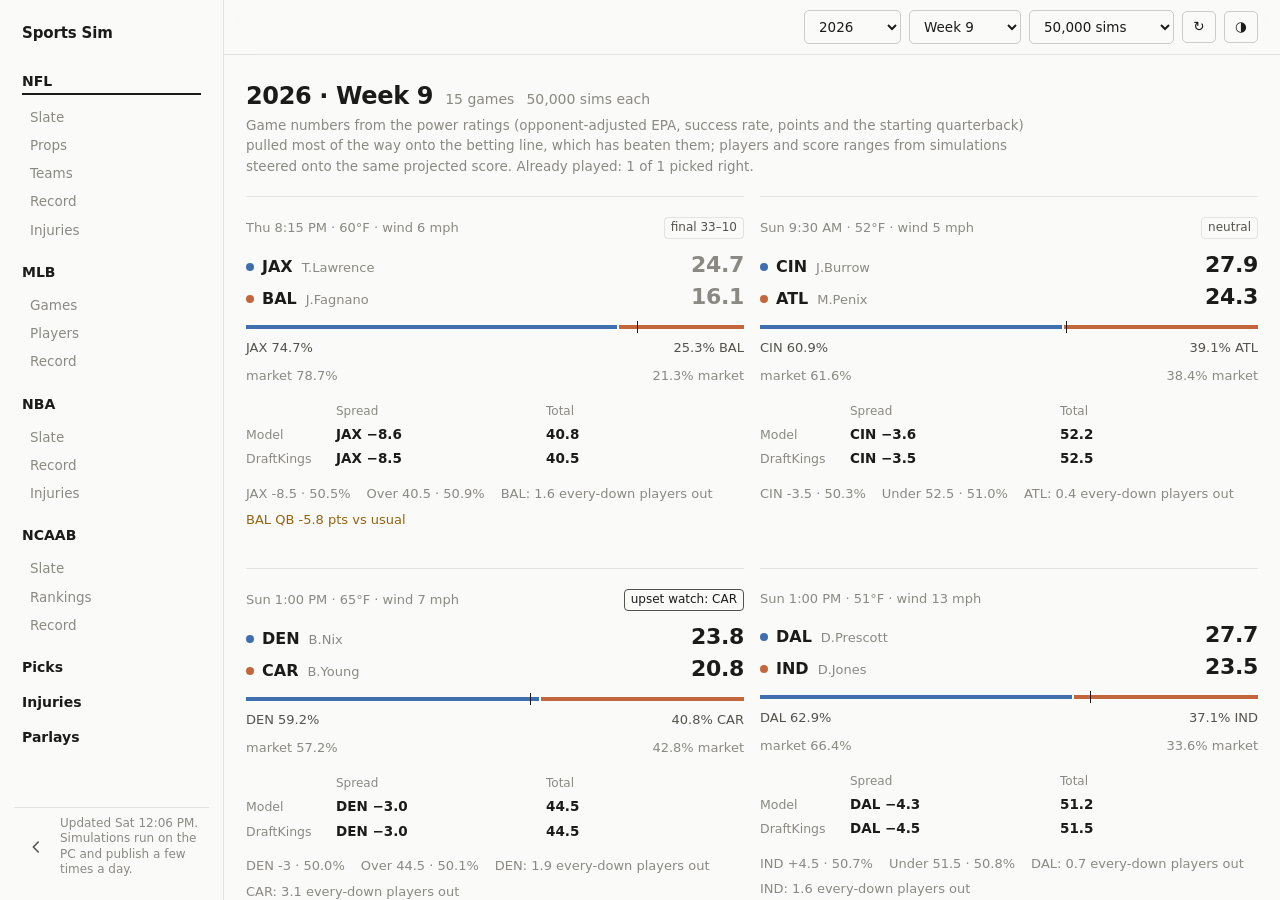
==== commit 950eba28: "Publish 2026-11-07 12:06" ====
--- a/index.html
+++ b/index.html
@@ -511,6 +511,17 @@
       <a href="#injuries/nba" data-page="injuries" data-hash="#nba">Injuries</a>
     </div>
 
+    <button class="sport" data-app="ncaab" aria-current="false" title="College basketball">
+      <svg viewBox="0 0 32 32" aria-hidden="true"><circle cx="16" cy="16" r="14" fill="var(--away)" stroke="var(--ink)" stroke-width="2"/><path d="M2 16h28M16 2v28M6 6c6 4 6 16 0 20M26 6c-6 4-6 16 0 20" fill="none" stroke="var(--ink)" stroke-width="1.6"/></svg>
+      <span class="label">NCAAB<small>college basketball</small></span>
+      <span class="dot up" id="dot-ncaab" title="Ready"></span>
+    </button>
+    <div class="sections" data-app="ncaab">
+      <a href="#ncaab/" data-hash="#/">Slate</a>
+      <a href="#ncaab/teams" data-hash="#/teams">Rankings</a>
+      <a href="#ncaab/record" data-hash="#/record">Record</a>
+    </div>
+
     <button class="sport" data-app="picks" aria-current="false" title="Picks">
       <svg viewBox="0 0 32 32" aria-hidden="true"><rect x="6" y="4" width="20" height="25" rx="4" fill="var(--surface)" stroke="var(--ink)" stroke-width="2"/><path d="M11 12h10M11 17h10M11 22h6" stroke="var(--accent)" stroke-width="2" stroke-linecap="round"/></svg>
       <span class="label">Picks<small>ready to paste</small></span>
@@ -550,6 +561,7 @@
     <iframe id="frame-nfl" title="NFL dashboard" allow="clipboard-write; web-share"></iframe>
     <iframe id="frame-mlb" title="MLB dashboard" allow="clipboard-write; web-share"></iframe>
     <iframe id="frame-nba" title="NBA" allow="clipboard-write; web-share"></iframe>
+    <iframe id="frame-ncaab" title="College basketball" allow="clipboard-write; web-share"></iframe>
     <iframe id="frame-picks" title="Picks" allow="clipboard-write; web-share"></iframe>
     <iframe id="frame-injuries" title="Injuries" allow="clipboard-write; web-share"></iframe>
     <iframe id="frame-parlays" title="Parlay builder" allow="clipboard-write; web-share"></iframe>
@@ -566,15 +578,15 @@
 (() => {
   // On the PC, hub.py answers /status and each sport runs its own server; on the published copy
   // (GitHub Pages) there is no /status, and each sport is a folder beside this page.
-  const NAMES = { nfl: 'NFL', mlb: 'MLB', nba: 'NBA', picks: 'Picks', injuries: 'Injuries', parlays: 'Parlays', lab: 'Lab' };
-  const PAGES = { nba: 'nba.html?v=20261031120412', picks: 'picks.html?v=20261031120412', injuries: 'injuries.html?v=20261031120412', parlays: 'parlays.html?v=20261031120412', lab: 'lab.html?v=20261031120412' };   // served by this page's own server
+  const NAMES = { nfl: 'NFL', mlb: 'MLB', nba: 'NBA', ncaab: 'NCAAB', picks: 'Picks', injuries: 'Injuries', parlays: 'Parlays', lab: 'Lab' };
+  const PAGES = { nba: 'nba.html?v=20261107120654', ncaab: 'ncaab.html?v=20261107120654', picks: 'picks.html?v=20261107120654', injuries: 'injuries.html?v=20261107120654', parlays: 'parlays.html?v=20261107120654', lab: 'lab.html?v=20261107120654' };   // served by this page's own server
   const WAIT_TEXT = {
     nfl: 'Building the power ratings and this week\'s games. The first start downloads play-by-play, which can take a minute.',
     mlb: 'Loading three seasons of player stats and Statcast data. The first start of the day takes up to a minute.',
   };
-  const status = { nfl: { up: false, port: null }, mlb: { up: false, port: null }, nba: { up: true }, picks: { up: true },
+  const status = { nfl: { up: false, port: null }, mlb: { up: false, port: null }, nba: { up: true }, ncaab: { up: true }, picks: { up: true },
                    injuries: { up: true }, parlays: { up: true }, lab: { up: true } };
-  const loaded = { nfl: false, mlb: false, nba: false, picks: false, injuries: false, parlays: false, lab: false };
+  const loaded = { nfl: false, mlb: false, nba: false, ncaab: false, picks: false, injuries: false, parlays: false, lab: false };
   let published = false;
   const store = {
     get(k) { try { return localStorage.getItem(k); } catch (e) { return null; } },
@@ -589,7 +601,7 @@
   };
   const base = app => {
     if (PAGES[app]) return PAGES[app];
-    if (published) return `${app}/?v=20261031120412`;
+    if (published) return `${app}/?v=20261107120654`;
     return `${location.protocol}//${location.hostname}:${status[app].port}/`;
   };
   const frame = app => document.getElementById(`frame-${app}`);
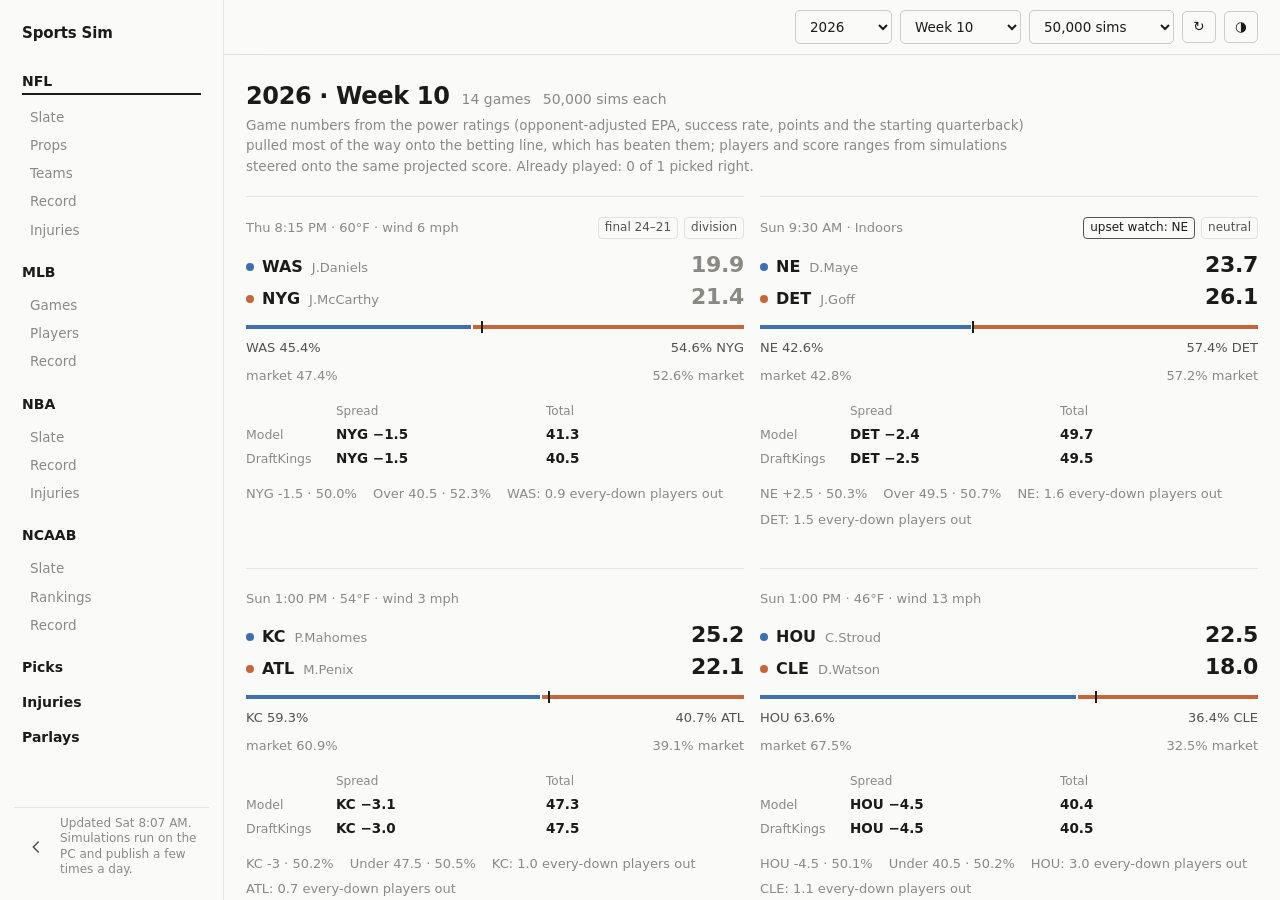
==== commit a8706296: "Publish 2026-11-14 08:07" ====
--- a/index.html
+++ b/index.html
@@ -579,7 +579,7 @@
   // On the PC, hub.py answers /status and each sport runs its own server; on the published copy
   // (GitHub Pages) there is no /status, and each sport is a folder beside this page.
   const NAMES = { nfl: 'NFL', mlb: 'MLB', nba: 'NBA', ncaab: 'NCAAB', picks: 'Picks', injuries: 'Injuries', parlays: 'Parlays', lab: 'Lab' };
-  const PAGES = { nba: 'nba.html?v=20261107120654', ncaab: 'ncaab.html?v=20261107120654', picks: 'picks.html?v=20261107120654', injuries: 'injuries.html?v=20261107120654', parlays: 'parlays.html?v=20261107120654', lab: 'lab.html?v=20261107120654' };   // served by this page's own server
+  const PAGES = { nba: 'nba.html?v=20261114080746', ncaab: 'ncaab.html?v=20261114080746', picks: 'picks.html?v=20261114080746', injuries: 'injuries.html?v=20261114080746', parlays: 'parlays.html?v=20261114080746', lab: 'lab.html?v=20261114080746' };   // served by this page's own server
   const WAIT_TEXT = {
     nfl: 'Building the power ratings and this week\'s games. The first start downloads play-by-play, which can take a minute.',
     mlb: 'Loading three seasons of player stats and Statcast data. The first start of the day takes up to a minute.',
@@ -601,7 +601,7 @@
   };
   const base = app => {
     if (PAGES[app]) return PAGES[app];
-    if (published) return `${app}/?v=20261107120654`;
+    if (published) return `${app}/?v=20261114080746`;
     return `${location.protocol}//${location.hostname}:${status[app].port}/`;
   };
   const frame = app => document.getElementById(`frame-${app}`);
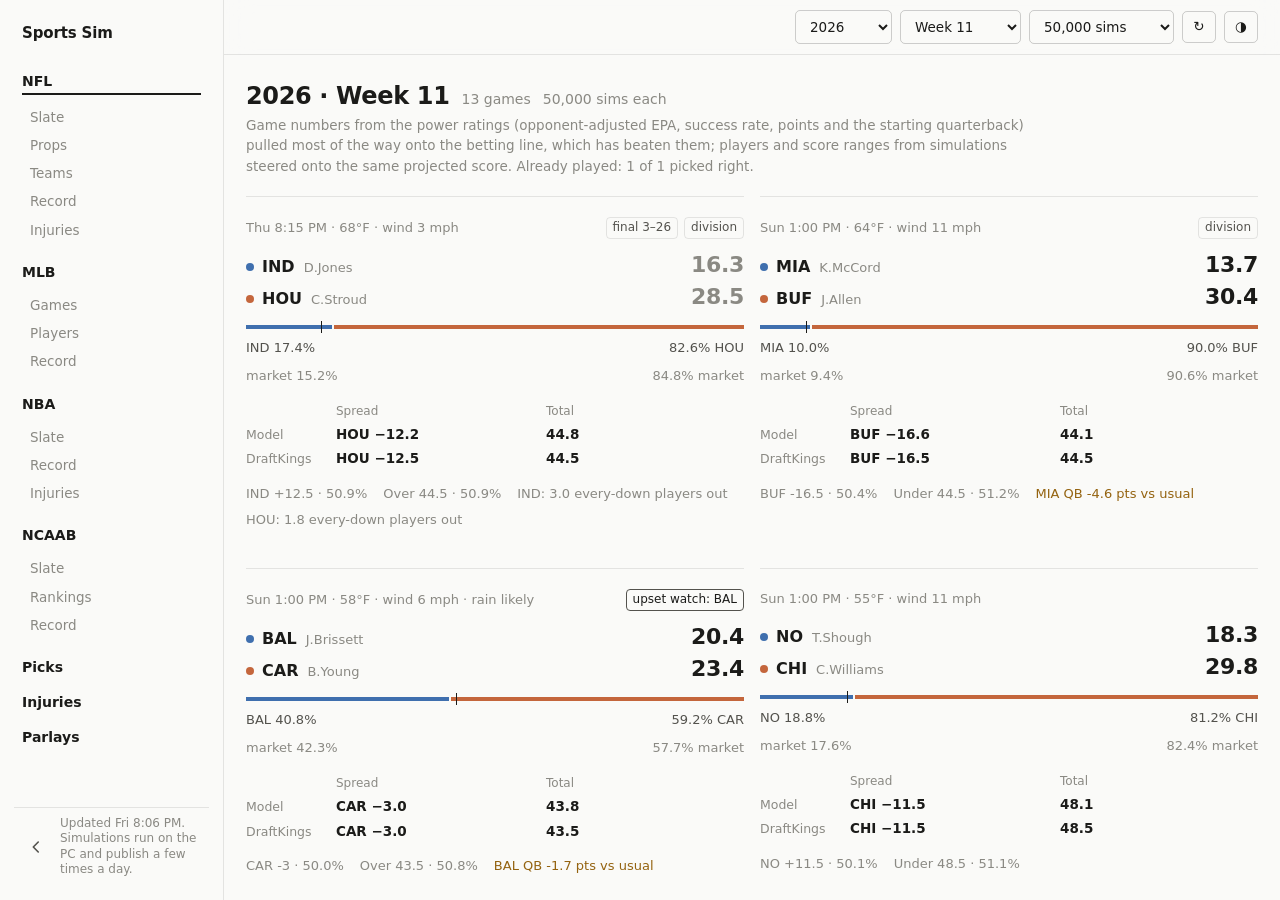
==== commit ea9629b7: "Publish 2026-11-20 20:06" ====
--- a/index.html
+++ b/index.html
@@ -579,7 +579,7 @@
   // On the PC, hub.py answers /status and each sport runs its own server; on the published copy
   // (GitHub Pages) there is no /status, and each sport is a folder beside this page.
   const NAMES = { nfl: 'NFL', mlb: 'MLB', nba: 'NBA', ncaab: 'NCAAB', picks: 'Picks', injuries: 'Injuries', parlays: 'Parlays', lab: 'Lab' };
-  const PAGES = { nba: 'nba.html?v=20261114080746', ncaab: 'ncaab.html?v=20261114080746', picks: 'picks.html?v=20261114080746', injuries: 'injuries.html?v=20261114080746', parlays: 'parlays.html?v=20261114080746', lab: 'lab.html?v=20261114080746' };   // served by this page's own server
+  const PAGES = { nba: 'nba.html?v=20261120200647', ncaab: 'ncaab.html?v=20261120200647', picks: 'picks.html?v=20261120200647', injuries: 'injuries.html?v=20261120200647', parlays: 'parlays.html?v=20261120200647', lab: 'lab.html?v=20261120200647' };   // served by this page's own server
   const WAIT_TEXT = {
     nfl: 'Building the power ratings and this week\'s games. The first start downloads play-by-play, which can take a minute.',
     mlb: 'Loading three seasons of player stats and Statcast data. The first start of the day takes up to a minute.',
@@ -601,7 +601,7 @@
   };
   const base = app => {
     if (PAGES[app]) return PAGES[app];
-    if (published) return `${app}/?v=20261114080746`;
+    if (published) return `${app}/?v=20261120200647`;
     return `${location.protocol}//${location.hostname}:${status[app].port}/`;
   };
   const frame = app => document.getElementById(`frame-${app}`);
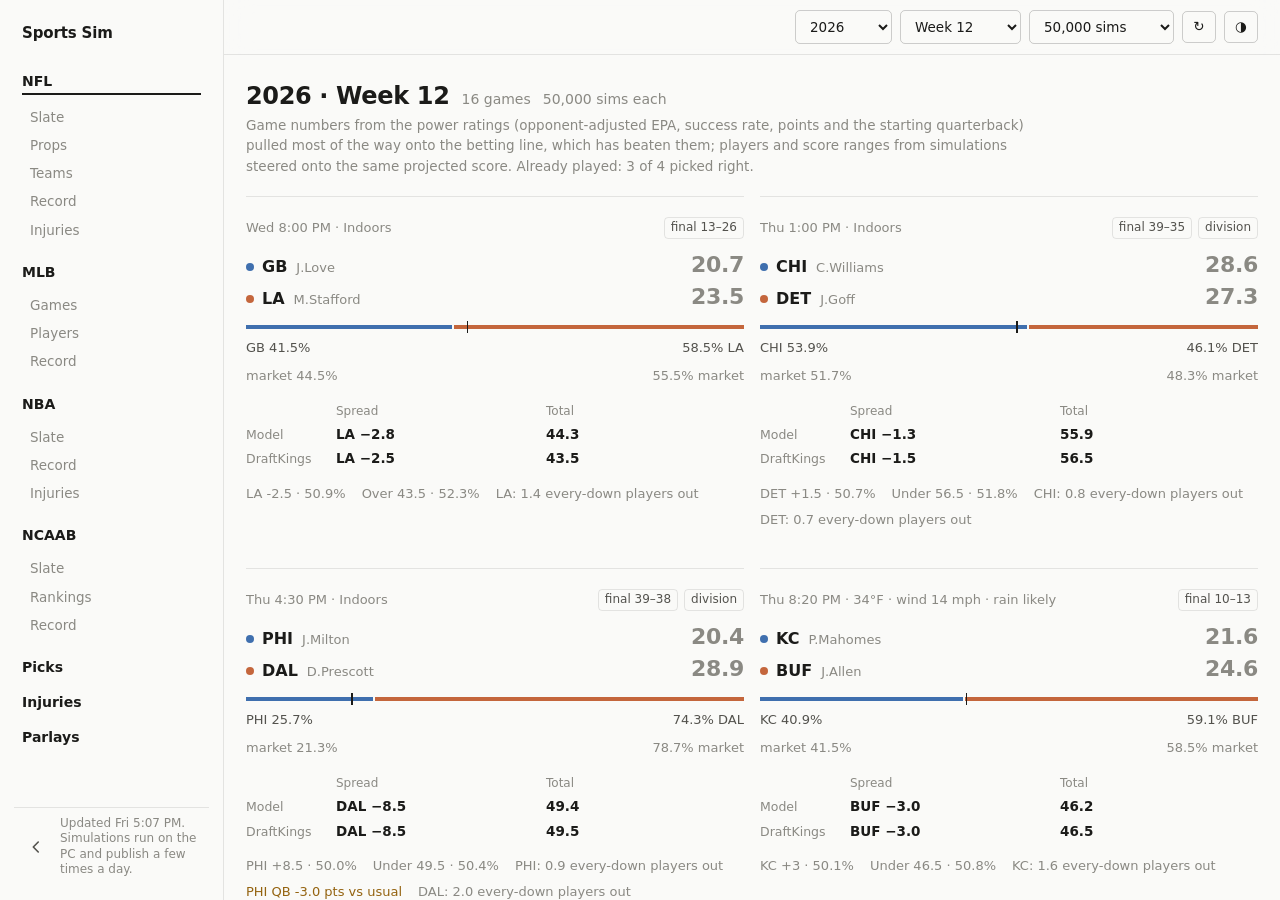
==== commit 69bf46e6: "Publish 2026-11-27 17:08" ====
--- a/index.html
+++ b/index.html
@@ -579,7 +579,7 @@
   // On the PC, hub.py answers /status and each sport runs its own server; on the published copy
   // (GitHub Pages) there is no /status, and each sport is a folder beside this page.
   const NAMES = { nfl: 'NFL', mlb: 'MLB', nba: 'NBA', ncaab: 'NCAAB', picks: 'Picks', injuries: 'Injuries', parlays: 'Parlays', lab: 'Lab' };
-  const PAGES = { nba: 'nba.html?v=20261120200647', ncaab: 'ncaab.html?v=20261120200647', picks: 'picks.html?v=20261120200647', injuries: 'injuries.html?v=20261120200647', parlays: 'parlays.html?v=20261120200647', lab: 'lab.html?v=20261120200647' };   // served by this page's own server
+  const PAGES = { nba: 'nba.html?v=20261127170811', ncaab: 'ncaab.html?v=20261127170811', picks: 'picks.html?v=20261127170811', injuries: 'injuries.html?v=20261127170811', parlays: 'parlays.html?v=20261127170811', lab: 'lab.html?v=20261127170811' };   // served by this page's own server
   const WAIT_TEXT = {
     nfl: 'Building the power ratings and this week\'s games. The first start downloads play-by-play, which can take a minute.',
     mlb: 'Loading three seasons of player stats and Statcast data. The first start of the day takes up to a minute.',
@@ -601,7 +601,7 @@
   };
   const base = app => {
     if (PAGES[app]) return PAGES[app];
-    if (published) return `${app}/?v=20261120200647`;
+    if (published) return `${app}/?v=20261127170811`;
     return `${location.protocol}//${location.hostname}:${status[app].port}/`;
   };
   const frame = app => document.getElementById(`frame-${app}`);
